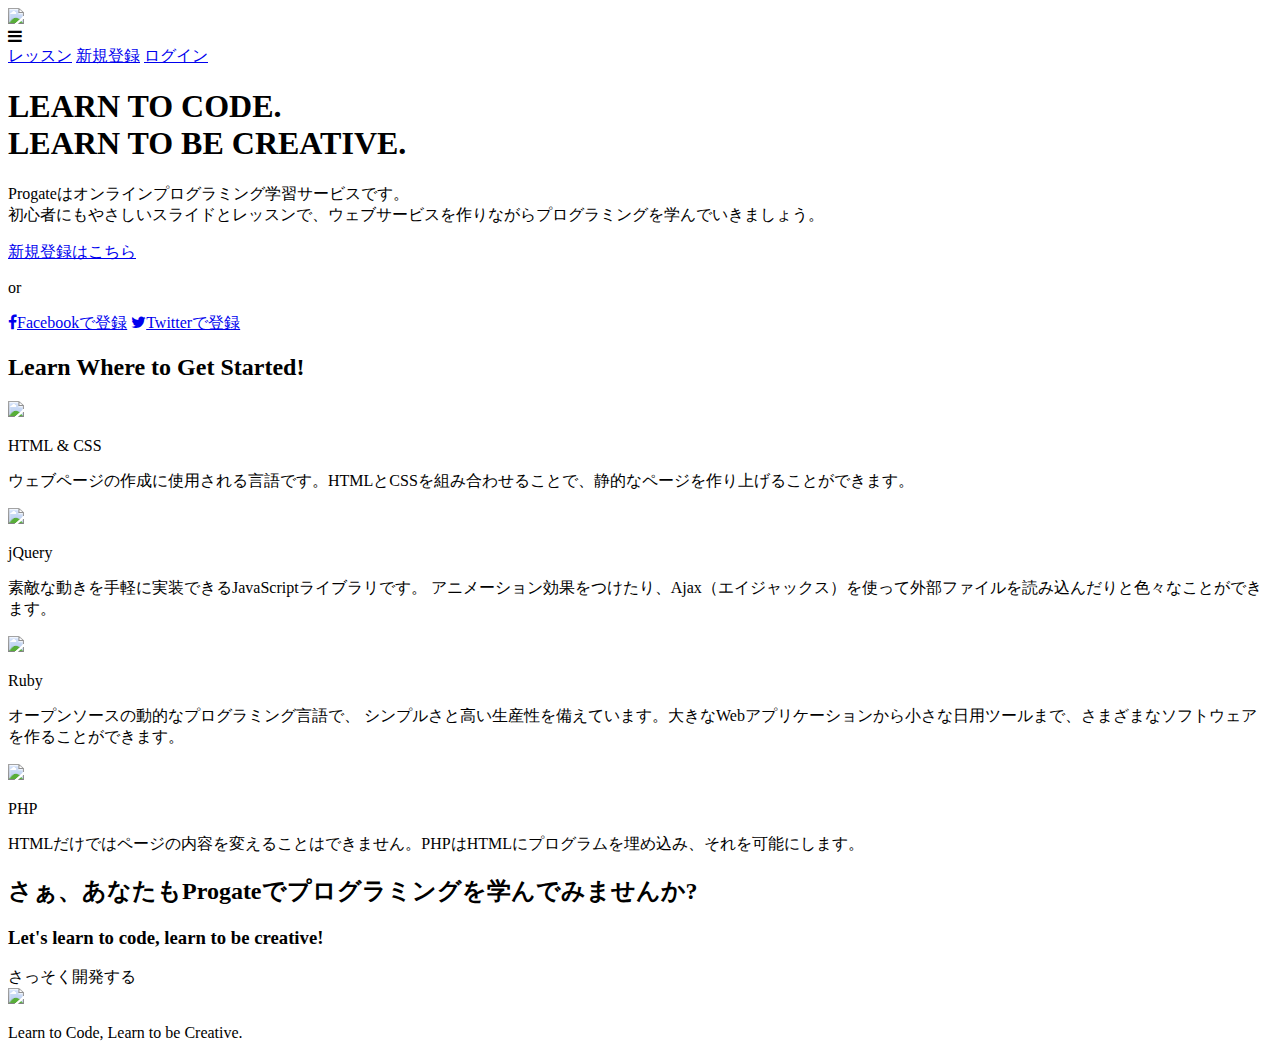
==== index.html @ 5cfa994d "Create index.html" ====
<!DOCTYPE html>
<html>
<head>
  <meta charset="utf-8">
  <meta name="viewport" content="width=device-width, initial-scale=1.0">
  <title>Progate</title>
  <link href="https://maxcdn.bootstrapcdn.com/font-awesome/4.7.0/css/font-awesome.min.css" rel="stylesheet" integrity="sha384-wvfXpqpZZVQGK6TAh5PVlGOfQNHSoD2xbE+QkPxCAFlNEevoEH3Sl0sibVcOQVnN" crossorigin="anonymous">
  <link rel="stylesheet" type="text/css" href="stylesheet.css">
</head>
<body>
  <header>
    <div class="container">
      <div class="header-left">
        <img class="logo" src="https://prog-8.com/images/html/advanced/main_logo.png">
      </div>
      <span class="fa fa-bars menu-icon"></span>
      <div class="header-right">
        <a href="#">レッスン</a>
        <a href="#">新規登録</a>
        <a href="#" class="login">ログイン</a>
      </div>
    </div>
  </header>
  <div class="top-wrapper">
    <div class="container">
      <h1>LEARN TO CODE.<br>LEARN TO BE CREATIVE.</h1>
      <p>Progateはオンラインプログラミング学習サービスです。<br>初心者にもやさしいスライドとレッスンで、ウェブサービスを作りながらプログラミングを学んでいきましょう。</p>
      <div class="btn-wrapper">
        <a href="#" class="btn signup">新規登録はこちら</a>
        <p>or</p>
        <a href="#" class="btn facebook"><span class="fa fa-facebook"></span>Facebookで登録</a>
        <a href="#" class="btn twitter"><span class="fa fa-twitter"></span>Twitterで登録</a>
      </div>
    </div>
  </div>
  <div class="lesson-wrapper">
    <div class="container">
      <div class="heading">
        <h2>Learn Where to Get Started!</h2>
      </div>
      <div class="lessons">
        <div class="lesson">
          <div class="lesson-icon">
            <img src="https://prog-8.com/images/html/advanced/html.png">
            <p>HTML & CSS</p>
          </div>
          <p class="text-contents">ウェブページの作成に使用される言語です。HTMLとCSSを組み合わせることで、静的なページを作り上げることができます。</p>
        </div>
        <div class="lesson">
          <div class="lesson-icon">
            <img src="https://prog-8.com/images/html/advanced/jQuery.png">
            <p>jQuery</p>
          </div>
          <p class="text-contents">素敵な動きを手軽に実装できるJavaScriptライブラリです。 アニメーション効果をつけたり、Ajax（エイジャックス）を使って外部ファイルを読み込んだりと色々なことができます。</p>
        </div>
        <div class="lesson">
          <div class="lesson-icon">
            <img src="https://prog-8.com/images/html/advanced/ruby.png">
            <p>Ruby</p>
          </div>
          <p class="text-contents">オープンソースの動的なプログラミング言語で、 シンプルさと高い生産性を備えています。大きなWebアプリケーションから小さな日用ツールまで、さまざまなソフトウェアを作ることができます。</p>
        </div>
        <div class="lesson">
          <div class="lesson-icon">
            <img src="https://prog-8.com/images/html/advanced/php.png">
            <p>PHP</p>
          </div>
          <p class="text-contents">HTMLだけではページの内容を変えることはできません。PHPはHTMLにプログラムを埋め込み、それを可能にします。</p>
        </div>
      </div>
      <div class="clear"></div>
    </div>
  </div>
  <div class="message-wrapper">
    <div class="container">
      <div class="heading">
        <h2>さぁ、あなたもProgateでプログラミングを学んでみませんか?</h2>
        <h3>Let's learn to code, learn to be creative!</h3>
      </div>
      <span class="btn message">さっそく開発する</span>
    </div>
  </div>
  <footer>
    <div class="container">
      <img src="https://prog-8.com/images/html/advanced/footer_logo.png">
      <p>Learn to Code, Learn to be Creative.</p>
    </div>
  </footer>
</body>
</html>
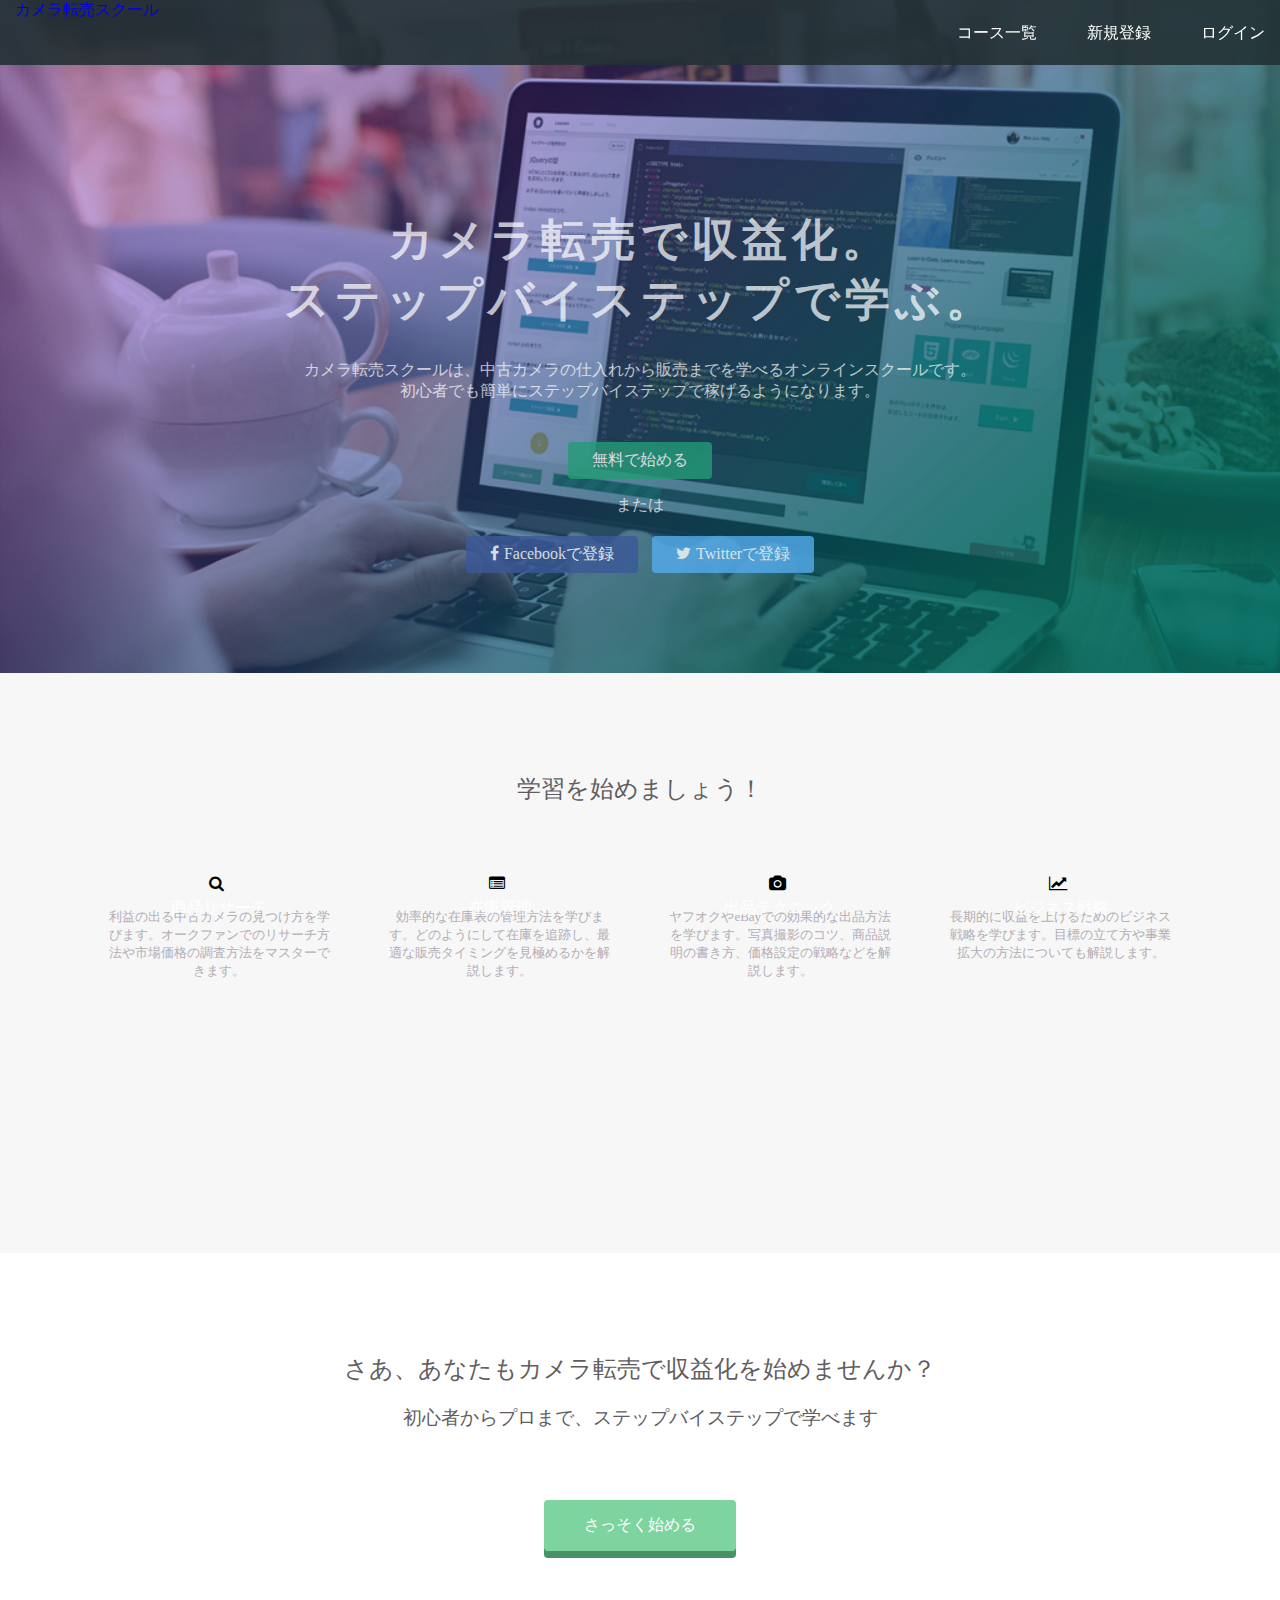
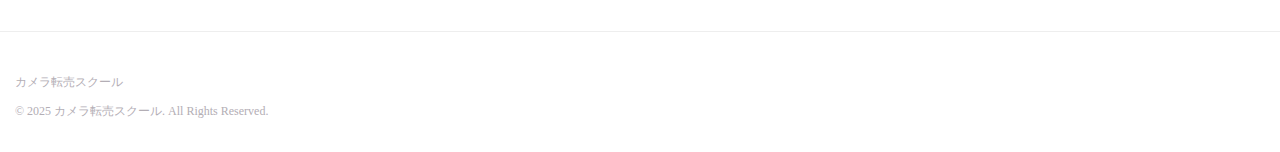
==== commit 77321b80: "Update index.html" ====
--- a/index.html
+++ b/index.html
@@ -3,7 +3,7 @@
 <head>
   <meta charset="utf-8">
   <meta name="viewport" content="width=device-width, initial-scale=1.0">
-  <title>Progate</title>
+  <title>カメラ転売スクール</title>
   <link href="https://maxcdn.bootstrapcdn.com/font-awesome/4.7.0/css/font-awesome.min.css" rel="stylesheet" integrity="sha384-wvfXpqpZZVQGK6TAh5PVlGOfQNHSoD2xbE+QkPxCAFlNEevoEH3Sl0sibVcOQVnN" crossorigin="anonymous">
   <link rel="stylesheet" type="text/css" href="stylesheet.css">
 </head>
@@ -11,11 +11,11 @@
   <header>
     <div class="container">
       <div class="header-left">
-        <img class="logo" src="https://prog-8.com/images/html/advanced/main_logo.png">
+        <a href="#" class="logo">カメラ転売スクール</a>
       </div>
       <span class="fa fa-bars menu-icon"></span>
       <div class="header-right">
-        <a href="#">レッスン</a>
+        <a href="#">コース一覧</a>
         <a href="#">新規登録</a>
         <a href="#" class="login">ログイン</a>
       </div>
@@ -23,11 +23,11 @@
   </header>
   <div class="top-wrapper">
     <div class="container">
-      <h1>LEARN TO CODE.<br>LEARN TO BE CREATIVE.</h1>
-      <p>Progateはオンラインプログラミング学習サービスです。<br>初心者にもやさしいスライドとレッスンで、ウェブサービスを作りながらプログラミングを学んでいきましょう。</p>
+      <h1>カメラ転売で収益化。<br>ステップバイステップで学ぶ。</h1>
+      <p>カメラ転売スクールは、中古カメラの仕入れから販売までを学べるオンラインスクールです。<br>初心者でも簡単にステップバイステップで稼げるようになります。</p>
       <div class="btn-wrapper">
-        <a href="#" class="btn signup">新規登録はこちら</a>
-        <p>or</p>
+        <a href="#" class="btn signup">無料で始める</a>
+        <p>または</p>
         <a href="#" class="btn facebook"><span class="fa fa-facebook"></span>Facebookで登録</a>
         <a href="#" class="btn twitter"><span class="fa fa-twitter"></span>Twitterで登録</a>
       </div>
@@ -36,36 +36,44 @@
   <div class="lesson-wrapper">
     <div class="container">
       <div class="heading">
-        <h2>Learn Where to Get Started!</h2>
+        <h2>学習を始めましょう！</h2>
       </div>
       <div class="lessons">
         <div class="lesson">
           <div class="lesson-icon">
-            <img src="https://prog-8.com/images/html/advanced/html.png">
-            <p>HTML & CSS</p>
+            <div class="icon-wrapper research">
+              <span class="fa fa-search"></span>
+            </div>
+            <p>商品リサーチ</p>
           </div>
-          <p class="text-contents">ウェブページの作成に使用される言語です。HTMLとCSSを組み合わせることで、静的なページを作り上げることができます。</p>
+          <p class="text-contents">利益の出る中古カメラの見つけ方を学びます。オークファンでのリサーチ方法や市場価格の調査方法をマスターできます。</p>
         </div>
         <div class="lesson">
           <div class="lesson-icon">
-            <img src="https://prog-8.com/images/html/advanced/jQuery.png">
-            <p>jQuery</p>
+            <div class="icon-wrapper inventory">
+              <span class="fa fa-list-alt"></span>
+            </div>
+            <p>在庫管理</p>
           </div>
-          <p class="text-contents">素敵な動きを手軽に実装できるJavaScriptライブラリです。 アニメーション効果をつけたり、Ajax（エイジャックス）を使って外部ファイルを読み込んだりと色々なことができます。</p>
+          <p class="text-contents">効率的な在庫表の管理方法を学びます。どのようにして在庫を追跡し、最適な販売タイミングを見極めるかを解説します。</p>
         </div>
         <div class="lesson">
           <div class="lesson-icon">
-            <img src="https://prog-8.com/images/html/advanced/ruby.png">
-            <p>Ruby</p>
+            <div class="icon-wrapper selling">
+              <span class="fa fa-camera"></span>
+            </div>
+            <p>出品テクニック</p>
           </div>
-          <p class="text-contents">オープンソースの動的なプログラミング言語で、 シンプルさと高い生産性を備えています。大きなWebアプリケーションから小さな日用ツールまで、さまざまなソフトウェアを作ることができます。</p>
+          <p class="text-contents">ヤフオクやeBayでの効果的な出品方法を学びます。写真撮影のコツ、商品説明の書き方、価格設定の戦略などを解説します。</p>
         </div>
         <div class="lesson">
           <div class="lesson-icon">
-            <img src="https://prog-8.com/images/html/advanced/php.png">
-            <p>PHP</p>
+            <div class="icon-wrapper strategy">
+              <span class="fa fa-line-chart"></span>
+            </div>
+            <p>ビジネス戦略</p>
           </div>
-          <p class="text-contents">HTMLだけではページの内容を変えることはできません。PHPはHTMLにプログラムを埋め込み、それを可能にします。</p>
+          <p class="text-contents">長期的に収益を上げるためのビジネス戦略を学びます。目標の立て方や事業拡大の方法についても解説します。</p>
         </div>
       </div>
       <div class="clear"></div>
@@ -74,16 +82,16 @@
   <div class="message-wrapper">
     <div class="container">
       <div class="heading">
-        <h2>さぁ、あなたもProgateでプログラミングを学んでみませんか?</h2>
-        <h3>Let's learn to code, learn to be creative!</h3>
+        <h2>さあ、あなたもカメラ転売で収益化を始めませんか？</h2>
+        <h3>初心者からプロまで、ステップバイステップで学べます</h3>
       </div>
-      <span class="btn message">さっそく開発する</span>
+      <a href="#" class="btn message">さっそく始める</a>
     </div>
   </div>
   <footer>
     <div class="container">
-      <img src="https://prog-8.com/images/html/advanced/footer_logo.png">
-      <p>Learn to Code, Learn to be Creative.</p>
+      <p>カメラ転売スクール</p>
+      <p>© 2025 カメラ転売スクール. All Rights Reserved.</p>
     </div>
   </footer>
 </body>
--- a/stylesheet.css
+++ b/stylesheet.css
@@ -0,0 +1,271 @@
+* {
+  box-sizing: border-box;
+}
+
+body {
+  margin: 0;
+  font-family: "Hiragino Kaku Gothic ProN";
+}
+
+a {
+  text-decoration: none;
+}
+
+.container {
+  width: 100%;
+  padding: 0 15px;
+  margin: 0 auto;
+}
+
+.top-wrapper {
+  padding: 180px 0 100px 0;
+  background-image: url(top.png);
+  background-size: cover;
+  color: white;
+  text-align: center;
+}
+
+.top-wrapper h1 {
+  opacity: 0.7;
+  font-size: 45px;
+  letter-spacing: 5px;
+}
+
+.top-wrapper p {
+  opacity: 0.7;
+  font-size: 16px;
+  margin-bottom: 40px;
+}
+
+.btn-wrapper {
+  text-align: center;
+}
+
+.btn-wrapper p {
+  margin-bottom: 20px;
+}
+
+.signup {
+  background-color: #239b76;
+}
+
+.facebook {
+  background-color: #3b5998;
+  margin-right: 10px;
+}
+
+.twitter {
+  background-color: #55acee;
+}
+
+.btn {
+  padding: 8px 24px;
+  color: white;
+  display: inline-block;
+  opacity: 0.8;
+  border-radius: 4px;
+  text-align: center;
+}
+
+.btn:hover {
+  opacity: 1;
+}
+
+.fa {
+  margin-right: 5px;
+}
+
+header {
+  height: 65px;
+  width: 100%;
+  background-color: rgba(34,49,52,0.9);
+  position :fixed;
+  top: 0;
+  z-index: 10;
+}
+
+.logo {
+  width: 124px;
+  margin-top: 20px;
+}
+
+.header-left {
+  float: left;
+}
+
+.header-right {
+  float: right;
+  margin-right: -25px;
+}
+
+.header-right a {
+  line-height: 65px;
+  padding: 0 25px;
+  color: white;
+  display: block;
+  float: left;
+  transition: all 0.5s;
+}
+
+.header-right a:hover {
+  background-color: rgba(255,255,255,0.3);
+}
+
+.lesson-wrapper {
+  height: 580px;
+  padding-bottom: 80px;
+  padding-left: 5%;
+  padding-right: 5%;
+  background-color: #f7f7f7;
+  text-align: center;
+}
+
+.heading {
+  padding-top: 80px;
+  padding-bottom: 50px;
+  color: #5f5d60;
+}
+
+.heading h2 {
+  font-weight: normal;
+}
+
+.lesson {
+  float: left;
+  width: 25%;
+}
+
+.lesson-icon {
+  position: relative;
+}
+
+.lesson-icon p {
+  position: absolute;
+  top: 37%;
+  width: 100%;
+  color: white;
+}
+
+.text-contents {
+  width: 80%;
+  display: inline-block;
+  margin-top: 15px;
+  font-size: 13px;
+  color: #b3aeb5;
+}
+
+.heading h3 {
+  font-weight: normal;
+}
+
+.message-wrapper {
+  border-bottom: 1px solid #eee;
+  padding-bottom: 80px;
+  text-align: center;
+}
+
+.message {
+  padding: 15px 40px;
+  background-color: #5dca88;
+  cursor: pointer;
+  box-shadow: 0px 7px #1a7940;
+}
+
+.message:active {
+  position: relative;
+  top: 7px;
+  box-shadow: none;
+}
+
+footer img {
+  width: 125px;
+}
+
+footer p {
+  color: #b3aeb5;
+  font-size: 12px;
+}
+
+footer {
+  padding-top: 30px;
+  padding-bottom: 20px;
+}
+
+.menu-icon {
+  color: white;
+  float: right;
+  font-size: 25px;
+  padding: 21px 0;
+  display: none;
+}
+
+.clear {
+  clear: left;
+}
+
+@media all and (max-width: 1000px) {
+  .lesson {
+    width: 50%;
+    margin-bottom: 50px;
+  }
+
+  .lesson-wrapper {
+    height: 990px;
+  }
+
+  footer {
+    text-align: center;
+  }
+}
+
+@media all and (max-width: 750px) {
+  .top-wrapper h1 {
+    font-size: 32px;
+  }
+
+  .heading h2 {
+    font-size: 20px;
+  }
+}
+
+@media all and (max-width: 670px) {
+  .header-right {
+    display: none;
+  }
+
+  .menu-icon {
+    display: block;
+  }
+
+  .top-wrapper .btn {
+    width: 100%;
+  }
+
+  .twitter {
+    margin-top: 10px;
+  }
+
+  .top-wrapper {
+    text-align: left;
+  }
+
+  .top-wrapper h1 {
+    font-size: 24px;
+  }
+
+  .top-wrapper p {
+    font-size: 14px;
+  }
+
+  .lesson {
+    width: 100%;
+  }
+
+  .lesson-wrapper {
+    height: 1700px;
+  }
+
+  .message-wrapper .btn {
+    width: 100%;
+  }
+}
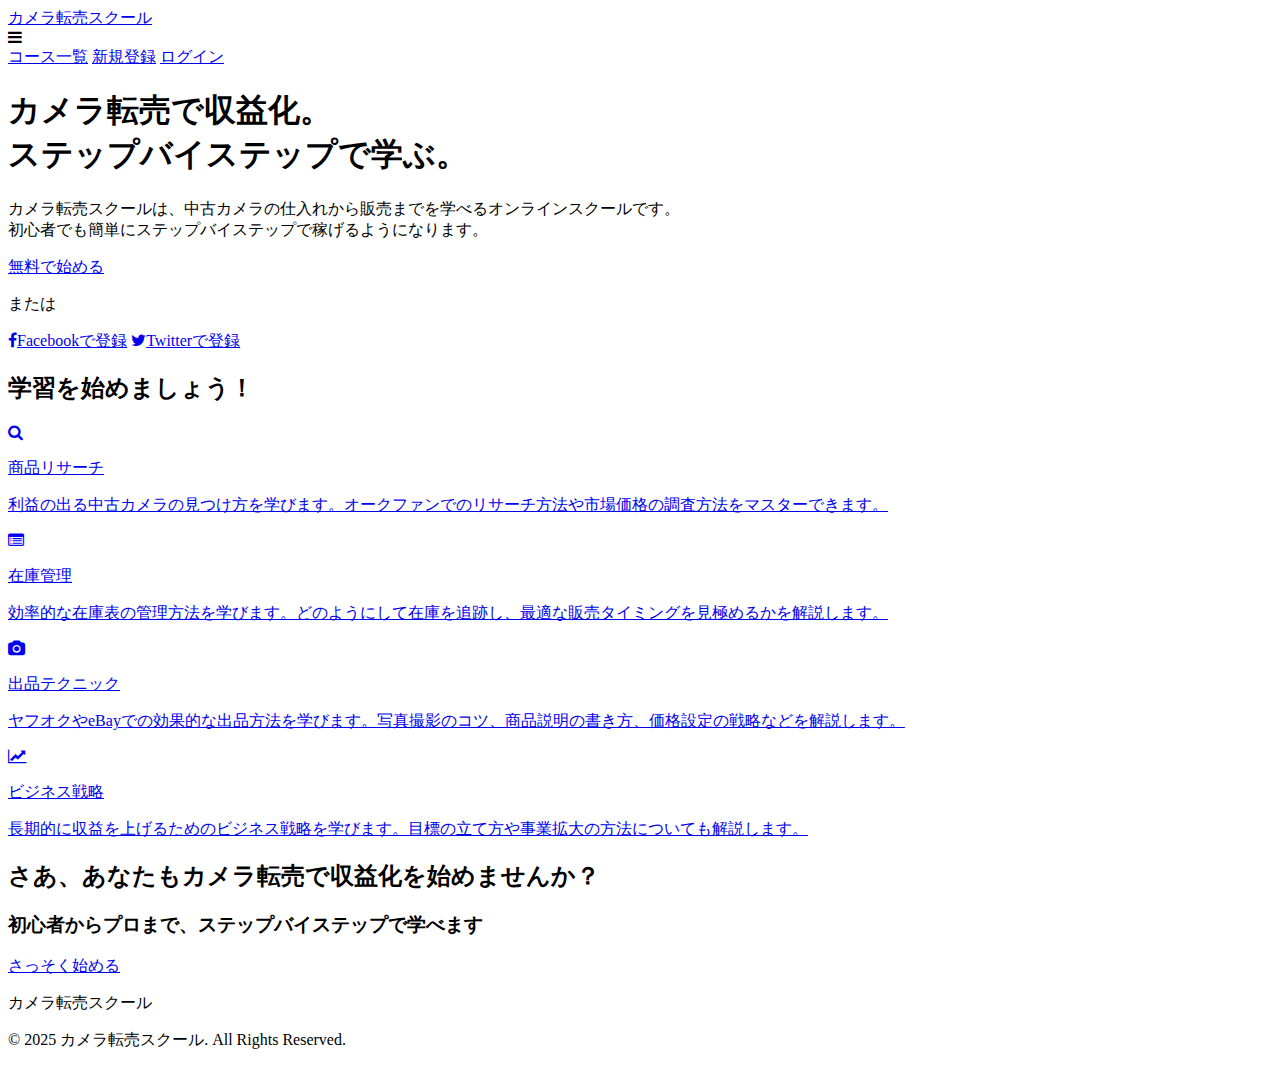
==== commit ec3f56be: "Update index.html" ====
--- a/index.html
+++ b/index.html
@@ -11,11 +11,11 @@
   <header>
     <div class="container">
       <div class="header-left">
-        <a href="#" class="logo">カメラ転売スクール</a>
+        <a href="index.html" class="logo">カメラ転売スクール</a>
       </div>
       <span class="fa fa-bars menu-icon"></span>
       <div class="header-right">
-        <a href="#">コース一覧</a>
+        <a href="courses.html">コース一覧</a>
         <a href="#">新規登録</a>
         <a href="#" class="login">ログイン</a>
       </div>
@@ -26,7 +26,7 @@
       <h1>カメラ転売で収益化。<br>ステップバイステップで学ぶ。</h1>
       <p>カメラ転売スクールは、中古カメラの仕入れから販売までを学べるオンラインスクールです。<br>初心者でも簡単にステップバイステップで稼げるようになります。</p>
       <div class="btn-wrapper">
-        <a href="#" class="btn signup">無料で始める</a>
+        <a href="courses.html" class="btn signup">無料で始める</a>
         <p>または</p>
         <a href="#" class="btn facebook"><span class="fa fa-facebook"></span>Facebookで登録</a>
         <a href="#" class="btn twitter"><span class="fa fa-twitter"></span>Twitterで登録</a>
@@ -40,40 +40,48 @@
       </div>
       <div class="lessons">
         <div class="lesson">
-          <div class="lesson-icon">
-            <div class="icon-wrapper research">
-              <span class="fa fa-search"></span>
+          <a href="courses.html">
+            <div class="lesson-icon">
+              <div class="icon-wrapper research">
+                <span class="fa fa-search"></span>
+              </div>
+              <p>商品リサーチ</p>
             </div>
-            <p>商品リサーチ</p>
-          </div>
-          <p class="text-contents">利益の出る中古カメラの見つけ方を学びます。オークファンでのリサーチ方法や市場価格の調査方法をマスターできます。</p>
+            <p class="text-contents">利益の出る中古カメラの見つけ方を学びます。オークファンでのリサーチ方法や市場価格の調査方法をマスターできます。</p>
+          </a>
         </div>
         <div class="lesson">
-          <div class="lesson-icon">
-            <div class="icon-wrapper inventory">
-              <span class="fa fa-list-alt"></span>
+          <a href="courses.html">
+            <div class="lesson-icon">
+              <div class="icon-wrapper inventory">
+                <span class="fa fa-list-alt"></span>
+              </div>
+              <p>在庫管理</p>
             </div>
-            <p>在庫管理</p>
-          </div>
-          <p class="text-contents">効率的な在庫表の管理方法を学びます。どのようにして在庫を追跡し、最適な販売タイミングを見極めるかを解説します。</p>
+            <p class="text-contents">効率的な在庫表の管理方法を学びます。どのようにして在庫を追跡し、最適な販売タイミングを見極めるかを解説します。</p>
+          </a>
         </div>
         <div class="lesson">
-          <div class="lesson-icon">
-            <div class="icon-wrapper selling">
-              <span class="fa fa-camera"></span>
+          <a href="courses.html">
+            <div class="lesson-icon">
+              <div class="icon-wrapper selling">
+                <span class="fa fa-camera"></span>
+              </div>
+              <p>出品テクニック</p>
             </div>
-            <p>出品テクニック</p>
-          </div>
-          <p class="text-contents">ヤフオクやeBayでの効果的な出品方法を学びます。写真撮影のコツ、商品説明の書き方、価格設定の戦略などを解説します。</p>
+            <p class="text-contents">ヤフオクやeBayでの効果的な出品方法を学びます。写真撮影のコツ、商品説明の書き方、価格設定の戦略などを解説します。</p>
+          </a>
         </div>
         <div class="lesson">
-          <div class="lesson-icon">
-            <div class="icon-wrapper strategy">
-              <span class="fa fa-line-chart"></span>
+          <a href="courses.html">
+            <div class="lesson-icon">
+              <div class="icon-wrapper strategy">
+                <span class="fa fa-line-chart"></span>
+              </div>
+              <p>ビジネス戦略</p>
             </div>
-            <p>ビジネス戦略</p>
-          </div>
-          <p class="text-contents">長期的に収益を上げるためのビジネス戦略を学びます。目標の立て方や事業拡大の方法についても解説します。</p>
+            <p class="text-contents">長期的に収益を上げるためのビジネス戦略を学びます。目標の立て方や事業拡大の方法についても解説します。</p>
+          </a>
         </div>
       </div>
       <div class="clear"></div>
@@ -85,7 +93,7 @@
         <h2>さあ、あなたもカメラ転売で収益化を始めませんか？</h2>
         <h3>初心者からプロまで、ステップバイステップで学べます</h3>
       </div>
-      <a href="#" class="btn message">さっそく始める</a>
+      <a href="courses.html" class="btn message">さっそく始める</a>
     </div>
   </div>
   <footer>
--- a/stylesheet.css
+++ b/stylesheet.css
@@ -1,271 +1,143 @@
-* {
-  box-sizing: border-box;
+/* コース一覧ページ用のスタイル */
+.courses-wrapper {
+  padding: 120px 0 80px 0;
+  background-color: #f7f7f7;
 }
 
-body {
-  margin: 0;
-  font-family: "Hiragino Kaku Gothic ProN";
+.course {
+  background-color: white;
+  border-radius: 8px;
+  box-shadow: 0 2px 10px rgba(0, 0, 0, 0.1);
+  margin-bottom: 30px;
+  overflow: hidden;
+  display: flex;
+  flex-direction: column;
 }
 
-a {
-  text-decoration: none;
+@media (min-width: 768px) {
+  .course {
+    flex-direction: row;
+  }
 }
 
-.container {
-  width: 100%;
-  padding: 0 15px;
-  margin: 0 auto;
+.course-image {
+  position: relative;
+  flex: 0 0 300px;
 }
 
-.top-wrapper {
-  padding: 180px 0 100px 0;
-  background-image: url(top.png);
-  background-size: cover;
-  color: white;
-  text-align: center;
+.course-image img {
+  width: 100%;
+  height: 100%;
+  object-fit: cover;
 }
 
-.top-wrapper h1 {
-  opacity: 0.7;
-  font-size: 45px;
-  letter-spacing: 5px;
+.course-level {
+  position: absolute;
+  top: 10px;
+  right: 10px;
+  padding: 5px 10px;
+  color: white;
+  font-weight: bold;
+  border-radius: 4px;
+  font-size: 14px;
 }
 
-.top-wrapper p {
-  opacity: 0.7;
-  font-size: 16px;
-  margin-bottom: 40px;
+.beginner {
+  background-color: #5dca88;
 }
 
-.btn-wrapper {
-  text-align: center;
+.intermediate {
+  background-color: #3b89c9;
 }
 
-.btn-wrapper p {
-  margin-bottom: 20px;
+.advanced {
+  background-color: #e74c3c;
 }
 
-.signup {
-  background-color: #239b76;
+.special {
+  background-color: #9b59b6;
 }
 
-.facebook {
-  background-color: #3b5998;
-  margin-right: 10px;
+.course-content {
+  padding: 20px;
+  flex: 1;
 }
 
-.twitter {
-  background-color: #55acee;
+.course-content h3 {
+  margin-top: 0;
+  color: #333;
+  font-size: 22px;
 }
 
-.btn {
-  padding: 8px 24px;
-  color: white;
-  display: inline-block;
-  opacity: 0.8;
-  border-radius: 4px;
-  text-align: center;
+.course-details {
+  margin: 15px 0;
+  display: flex;
+  flex-wrap: wrap;
 }
 
-.btn:hover {
-  opacity: 1;
+.course-details span {
+  margin-right: 20px;
+  color: #777;
+  font-size: 14px;
 }
 
-.fa {
+.course-details i {
   margin-right: 5px;
 }
 
-header {
-  height: 65px;
-  width: 100%;
-  background-color: rgba(34,49,52,0.9);
-  position :fixed;
-  top: 0;
-  z-index: 10;
+.course-btn {
+  background-color: #3b89c9;
+  padding: 8px 20px;
+  border-radius: 4px;
+  color: white;
+  display: inline-block;
+  margin-top: 10px;
+  transition: background-color 0.3s;
 }
 
-.logo {
-  width: 124px;
-  margin-top: 20px;
+.course-btn:hover {
+  background-color: #2c6fa9;
 }
 
-.header-left {
-  float: left;
+/* 動画セクション */
+.video-section {
+  padding: 40px 0;
+  background-color: white;
+  margin-top: 50px;
+  border-radius: 8px;
+  box-shadow: 0 2px 10px rgba(0, 0, 0, 0.1);
 }
 
-.header-right {
-  float: right;
-  margin-right: -25px;
+.video-container {
+  display: flex;
+  flex-direction: column;
+  align-items: center;
+  margin-top: 30px;
 }
 
-.header-right a {
-  line-height: 65px;
-  padding: 0 25px;
-  color: white;
-  display: block;
-  float: left;
-  transition: all 0.5s;
-}
-
-.header-right a:hover {
-  background-color: rgba(255,255,255,0.3);
-}
-
-.lesson-wrapper {
-  height: 580px;
-  padding-bottom: 80px;
-  padding-left: 5%;
-  padding-right: 5%;
-  background-color: #f7f7f7;
-  text-align: center;
-}
-
-.heading {
-  padding-top: 80px;
-  padding-bottom: 50px;
-  color: #5f5d60;
-}
-
-.heading h2 {
-  font-weight: normal;
-}
-
-.lesson {
-  float: left;
-  width: 25%;
-}
-
-.lesson-icon {
-  position: relative;
-}
-
-.lesson-icon p {
-  position: absolute;
-  top: 37%;
-  width: 100%;
-  color: white;
-}
-
-.text-contents {
-  width: 80%;
-  display: inline-block;
-  margin-top: 15px;
-  font-size: 13px;
-  color: #b3aeb5;
-}
-
-.heading h3 {
-  font-weight: normal;
-}
-
-.message-wrapper {
-  border-bottom: 1px solid #eee;
-  padding-bottom: 80px;
-  text-align: center;
-}
-
-.message {
-  padding: 15px 40px;
-  background-color: #5dca88;
-  cursor: pointer;
-  box-shadow: 0px 7px #1a7940;
-}
-
-.message:active {
-  position: relative;
-  top: 7px;
-  box-shadow: none;
-}
-
-footer img {
-  width: 125px;
-}
-
-footer p {
-  color: #b3aeb5;
-  font-size: 12px;
-}
-
-footer {
-  padding-top: 30px;
-  padding-bottom: 20px;
-}
-
-.menu-icon {
-  color: white;
-  float: right;
-  font-size: 25px;
-  padding: 21px 0;
-  display: none;
-}
-
-.clear {
-  clear: left;
-}
-
-@media all and (max-width: 1000px) {
-  .lesson {
-    width: 50%;
-    margin-bottom: 50px;
-  }
-
-  .lesson-wrapper {
-    height: 990px;
-  }
-
-  footer {
-    text-align: center;
+@media (min-width: 992px) {
+  .video-container {
+    flex-direction: row;
+    align-items: flex-start;
   }
 }
 
-@media all and (max-width: 750px) {
-  .top-wrapper h1 {
-    font-size: 32px;
-  }
-
-  .heading h2 {
-    font-size: 20px;
-  }
+.video-container iframe {
+  max-width: 100%;
+  flex: 0 0 560px;
 }
 
-@media all and (max-width: 670px) {
-  .header-right {
-    display: none;
-  }
+.video-description {
+  padding: 20px;
+  flex: 1;
+}
 
-  .menu-icon {
-    display: block;
-  }
+.video-description h3 {
+  margin-top: 0;
+  color: #333;
+}
 
-  .top-wrapper .btn {
-    width: 100%;
-  }
-
-  .twitter {
-    margin-top: 10px;
-  }
-
-  .top-wrapper {
-    text-align: left;
-  }
-
-  .top-wrapper h1 {
-    font-size: 24px;
-  }
-
-  .top-wrapper p {
-    font-size: 14px;
-  }
-
-  .lesson {
-    width: 100%;
-  }
-
-  .lesson-wrapper {
-    height: 1700px;
-  }
-
-  .message-wrapper .btn {
-    width: 100%;
-  }
+/* アクティブなナビゲーションリンク */
+.header-right a.active {
+  background-color: rgba(255, 255, 255, 0.3);
 }
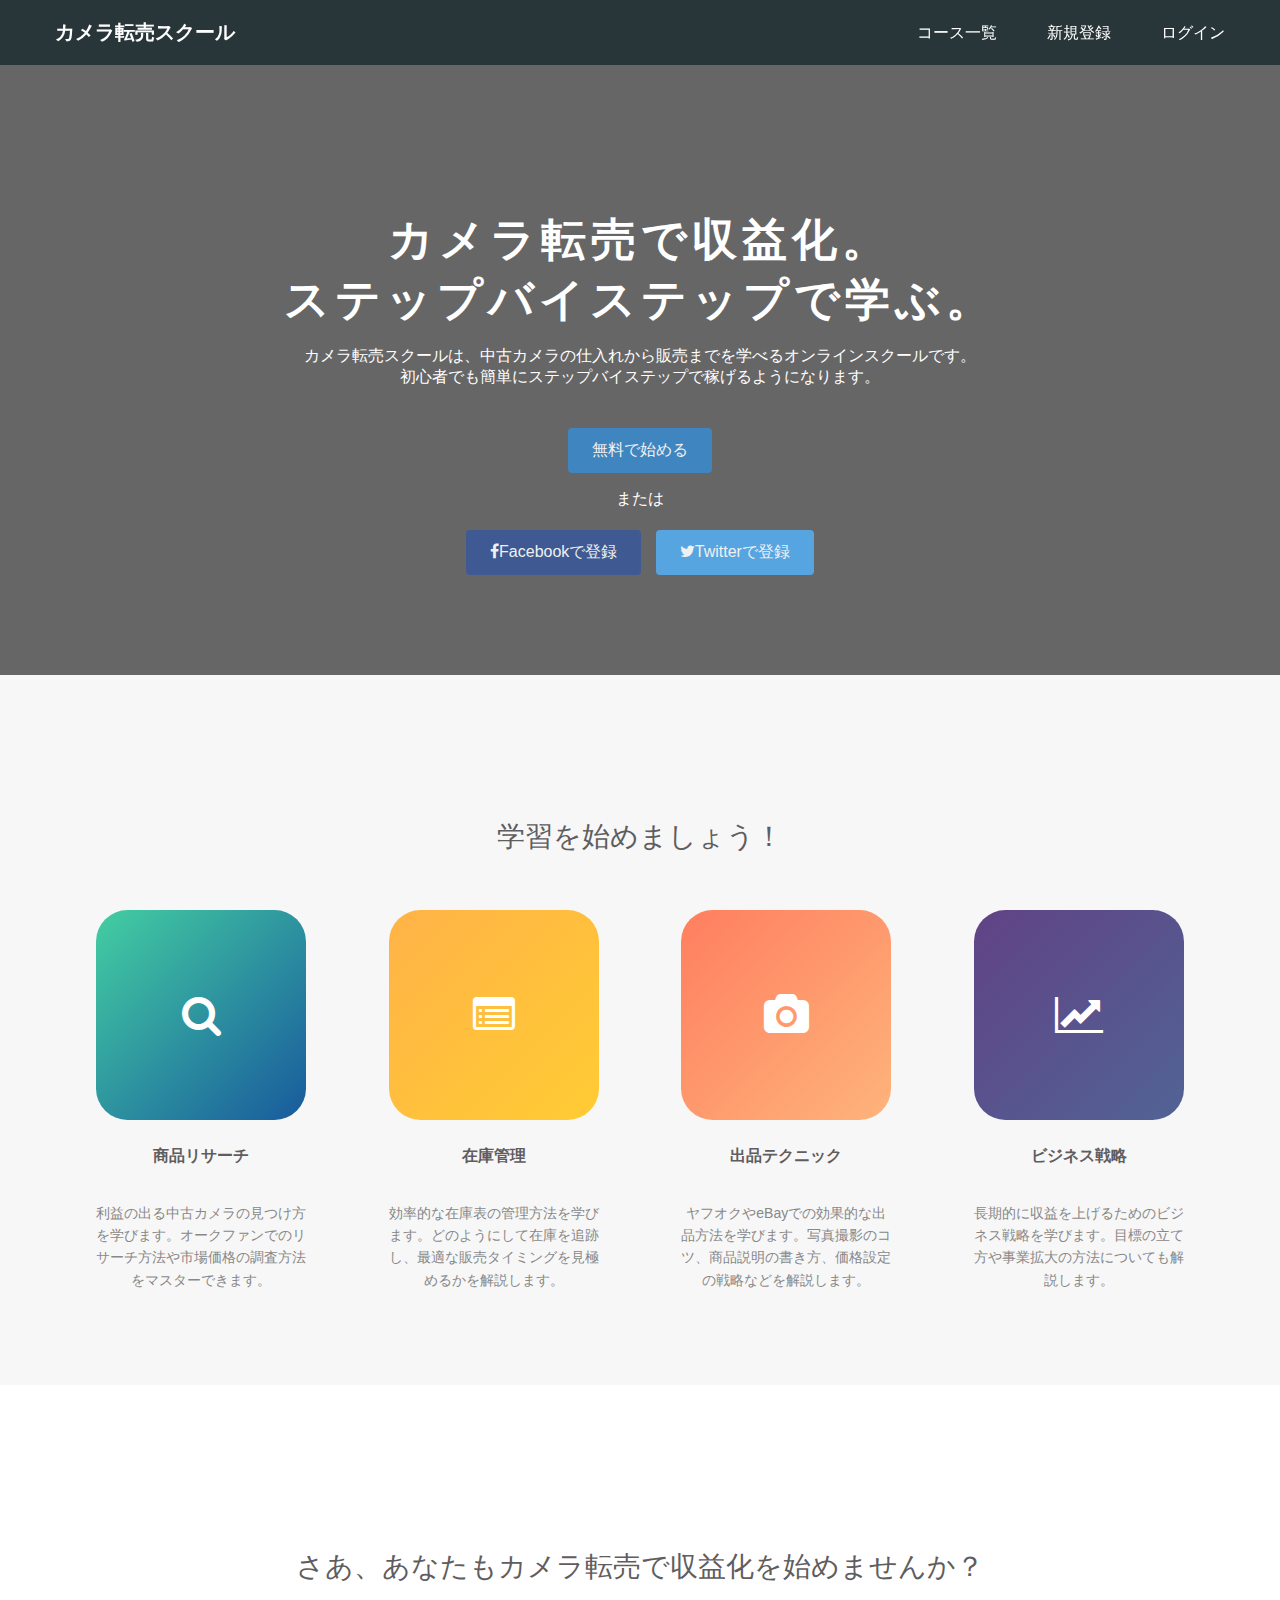
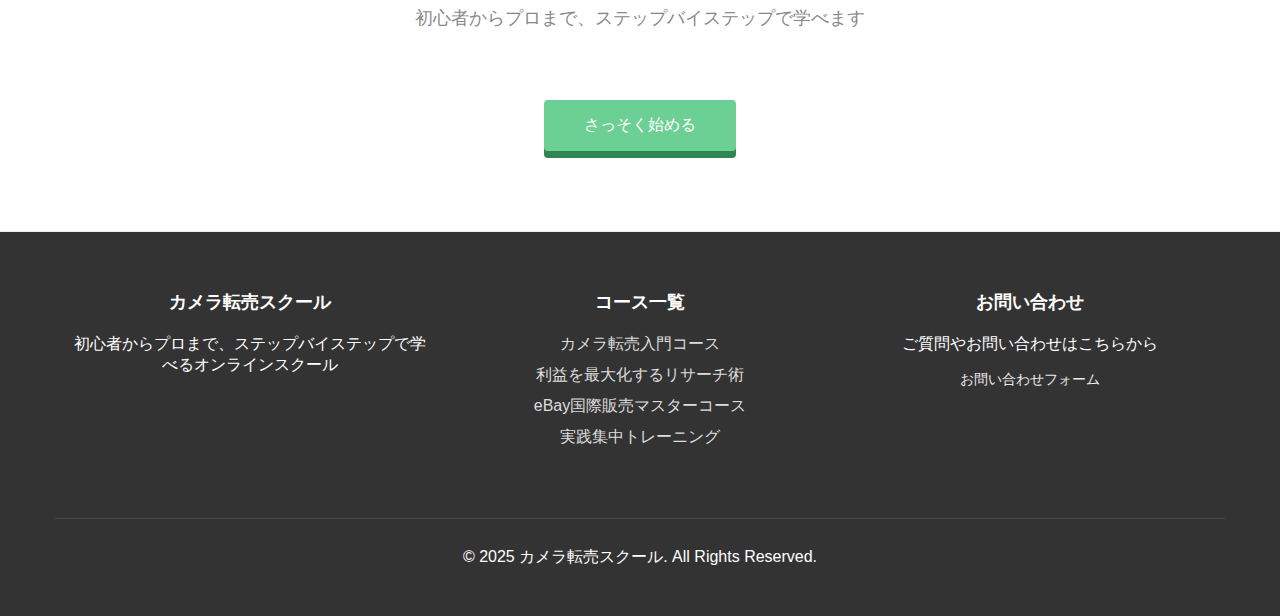
==== commit 2c6e8e84: "Update index.html" ====
--- a/index.html
+++ b/index.html
@@ -40,7 +40,7 @@
       </div>
       <div class="lessons">
         <div class="lesson">
-          <a href="courses.html">
+          <a href="beginner-course.html">
             <div class="lesson-icon">
               <div class="icon-wrapper research">
                 <span class="fa fa-search"></span>
@@ -51,7 +51,7 @@
           </a>
         </div>
         <div class="lesson">
-          <a href="courses.html">
+          <a href="intermediate-course.html">
             <div class="lesson-icon">
               <div class="icon-wrapper inventory">
                 <span class="fa fa-list-alt"></span>
@@ -62,7 +62,7 @@
           </a>
         </div>
         <div class="lesson">
-          <a href="courses.html">
+          <a href="advanced-course.html">
             <div class="lesson-icon">
               <div class="icon-wrapper selling">
                 <span class="fa fa-camera"></span>
@@ -73,7 +73,7 @@
           </a>
         </div>
         <div class="lesson">
-          <a href="courses.html">
+          <a href="special-course.html">
             <div class="lesson-icon">
               <div class="icon-wrapper strategy">
                 <span class="fa fa-line-chart"></span>
@@ -93,13 +93,34 @@
         <h2>さあ、あなたもカメラ転売で収益化を始めませんか？</h2>
         <h3>初心者からプロまで、ステップバイステップで学べます</h3>
       </div>
-      <a href="courses.html" class="btn message">さっそく始める</a>
+      <a href="beginner-course.html" class="btn message">さっそく始める</a>
     </div>
   </div>
   <footer>
     <div class="container">
-      <p>カメラ転売スクール</p>
-      <p>© 2025 カメラ転売スクール. All Rights Reserved.</p>
+      <div class="footer-content">
+        <div class="footer-section">
+          <h3>カメラ転売スクール</h3>
+          <p>初心者からプロまで、ステップバイステップで学べるオンラインスクール</p>
+        </div>
+        <div class="footer-section">
+          <h3>コース一覧</h3>
+          <ul>
+            <li><a href="beginner-course.html">カメラ転売入門コース</a></li>
+            <li><a href="intermediate-course.html">利益を最大化するリサーチ術</a></li>
+            <li><a href="advanced-course.html">eBay国際販売マスターコース</a></li>
+            <li><a href="special-course.html">実践集中トレーニング</a></li>
+          </ul>
+        </div>
+        <div class="footer-section">
+          <h3>お問い合わせ</h3>
+          <p>ご質問やお問い合わせはこちらから</p>
+          <a href="#" class="btn small">お問い合わせフォーム</a>
+        </div>
+      </div>
+      <div class="footer-bottom">
+        <p>© 2025 カメラ転売スクール. All Rights Reserved.</p>
+      </div>
     </div>
   </footer>
 </body>
--- a/stylesheet.css
+++ b/stylesheet.css
@@ -1,3 +1,288 @@
+* {
+  box-sizing: border-box;
+}
+
+body {
+  margin: 0;
+  font-family: "Hiragino Kaku Gothic ProN", "メイリオ", sans-serif;
+  color: #333;
+}
+
+a {
+  text-decoration: none;
+}
+
+.container {
+  width: 100%;
+  max-width: 1200px;
+  padding: 0 15px;
+  margin: 0 auto;
+}
+
+/* ヘッダー */
+header {
+  height: 65px;
+  width: 100%;
+  background-color: rgba(34, 49, 52, 0.9);
+  position: fixed;
+  top: 0;
+  z-index: 10;
+}
+
+.logo {
+  color: white;
+  font-size: 20px;
+  line-height: 65px;
+  font-weight: bold;
+}
+
+.header-left {
+  float: left;
+}
+
+.header-right {
+  float: right;
+  margin-right: -25px;
+}
+
+.header-right a {
+  line-height: 65px;
+  padding: 0 25px;
+  color: white;
+  display: block;
+  float: left;
+  transition: all 0.5s;
+}
+
+.header-right a:hover {
+  background-color: rgba(255, 255, 255, 0.3);
+}
+
+/* トップセクション */
+.top-wrapper {
+  padding: 180px 0 100px 0;
+  background-image: url('images/camera_background.jpg');
+  background-size: cover;
+  background-position: center;
+  color: white;
+  text-align: center;
+  position: relative;
+}
+
+.top-wrapper::before {
+  content: "";
+  position: absolute;
+  top: 0;
+  left: 0;
+  width: 100%;
+  height: 100%;
+  background: rgba(0, 0, 0, 0.6);
+  z-index: 1;
+}
+
+.top-wrapper .container {
+  position: relative;
+  z-index: 2;
+}
+
+.top-wrapper h1 {
+  font-size: 45px;
+  letter-spacing: 5px;
+  margin-bottom: 10px;
+}
+
+.top-wrapper p {
+  font-size: 16px;
+  margin-bottom: 40px;
+}
+
+/* ボタン */
+.btn-wrapper {
+  text-align: center;
+}
+
+.btn-wrapper p {
+  margin-bottom: 20px;
+}
+
+.btn {
+  padding: 12px 24px;
+  color: white;
+  display: inline-block;
+  opacity: 0.9;
+  border-radius: 4px;
+  text-align: center;
+}
+
+.btn:hover {
+  opacity: 1;
+}
+
+.signup {
+  background-color: #3b89c9;
+}
+
+.facebook {
+  background-color: #3b5998;
+  margin-right: 10px;
+}
+
+.twitter {
+  background-color: #55acee;
+}
+
+.message {
+  background-color: #5dca88;
+  padding: 15px 40px;
+  cursor: pointer;
+  box-shadow: 0 7px #1a7940;
+}
+
+.message:active {
+  position: relative;
+  top: 7px;
+  box-shadow: none;
+}
+
+/* レッスンセクション */
+.lesson-wrapper {
+  padding: 60px 0 80px 0;
+  background-color: #f7f7f7;
+  text-align: center;
+}
+
+.heading {
+  padding-top: 60px;
+  padding-bottom: 30px;
+  color: #5f5d60;
+}
+
+.heading h2 {
+  font-weight: normal;
+  font-size: 28px;
+}
+
+.lesson {
+  float: left;
+  width: 25%;
+  padding: 0 15px;
+}
+
+.lesson a {
+  color: inherit;
+  display: block;
+  text-decoration: none;
+  transition: transform 0.3s;
+}
+
+.lesson a:hover {
+  transform: translateY(-5px);
+}
+
+.lesson-icon {
+  position: relative;
+  margin-bottom: 20px;
+}
+
+.icon-wrapper {
+  width: 80%;
+  height: 0;
+  padding-bottom: 80%;
+  border-radius: 15%;
+  margin: 0 auto;
+  position: relative;
+  color: white;
+  font-size: 42px;
+  display: flex;
+  align-items: center;
+  justify-content: center;
+}
+
+.icon-wrapper .fa {
+  position: absolute;
+  top: 50%;
+  left: 50%;
+  transform: translate(-50%, -50%);
+}
+
+.research {
+  background: linear-gradient(135deg, #43cea2, #185a9d);
+}
+
+.inventory {
+  background: linear-gradient(135deg, #ffb347, #ffcc33);
+}
+
+.selling {
+  background: linear-gradient(135deg, #ff7e5f, #feb47b);
+}
+
+.strategy {
+  background: linear-gradient(135deg, #614385, #516395);
+}
+
+.lesson-icon p {
+  position: relative;
+  top: 10px;
+  width: 100%;
+  color: #5f5d60;
+  font-weight: bold;
+}
+
+.text-contents {
+  width: 80%;
+  display: inline-block;
+  margin-top: 25px;
+  font-size: 14px;
+  color: #888;
+  line-height: 1.6;
+}
+
+/* メッセージセクション */
+.message-wrapper {
+  border-bottom: 1px solid #eee;
+  padding: 80px 0;
+  text-align: center;
+}
+
+.message-wrapper .heading h2 {
+  font-weight: normal;
+  color: #5f5d60;
+  margin-bottom: 20px;
+}
+
+.message-wrapper .heading h3 {
+  font-weight: normal;
+  font-size: 18px;
+  margin-bottom: 40px;
+  color: #888;
+}
+
+/* フッター */
+footer {
+  padding: 40px 0;
+  background-color: #333;
+  color: white;
+  text-align: center;
+}
+
+footer p {
+  margin: 8px 0;
+}
+
+/* レスポンシブ対応 */
+.menu-icon {
+  color: white;
+  float: right;
+  font-size: 25px;
+  padding: 21px 0;
+  display: none;
+}
+
+.clear {
+  clear: left;
+}
+
 /* コース一覧ページ用のスタイル */
 .courses-wrapper {
   padding: 120px 0 80px 0;
@@ -141,3 +426,425 @@
 .header-right a.active {
   background-color: rgba(255, 255, 255, 0.3);
 }
+
+@media all and (max-width: 1000px) {
+  .lesson {
+    width: 50%;
+    margin-bottom: 50px;
+  }
+
+  .lesson-wrapper {
+    height: auto;
+  }
+
+  footer {
+    text-align: center;
+  }
+}
+
+@media all and (max-width: 750px) {
+  .top-wrapper h1 {
+    font-size: 32px;
+  }
+
+  .heading h2 {
+    font-size: 20px;
+  }
+}
+
+@media all and (max-width: 670px) {
+  .header-right {
+    display: none;
+  }
+
+  .menu-icon {
+    display: block;
+  }
+
+  .top-wrapper .btn {
+    width: 100%;
+  }
+
+  .twitter {
+    margin-top: 10px;
+  }
+
+  .top-wrapper {
+    text-align: left;
+  }
+
+  .top-wrapper h1 {
+    font-size: 24px;
+  }
+
+  .top-wrapper p {
+    font-size: 14px;
+  }
+
+  .lesson {
+    width: 100%;
+  }
+
+  .message-wrapper .btn {
+    width: 100%;
+  }
+}
+
+/* コース詳細ページのスタイル */
+.course-detail-wrapper {
+  padding: 120px 0 60px 0;
+  background-color: #f7f7f7;
+}
+
+.course-header {
+  text-align: center;
+  margin-bottom: 40px;
+}
+
+.course-title {
+  margin-bottom: 20px;
+}
+
+.course-title h1 {
+  font-size: 36px;
+  margin: 10px 0;
+  color: #333;
+}
+
+.course-meta {
+  display: flex;
+  justify-content: center;
+  flex-wrap: wrap;
+}
+
+.course-meta span {
+  margin: 0 15px;
+  color: #777;
+}
+
+.course-meta i {
+  margin-right: 5px;
+}
+
+.course-content-wrapper {
+  display: flex;
+  flex-direction: column;
+}
+
+@media (min-width: 992px) {
+  .course-content-wrapper {
+    flex-direction: row;
+  }
+}
+
+.course-main {
+  flex: 2;
+  background-color: white;
+  border-radius: 8px;
+  box-shadow: 0 2px 10px rgba(0, 0, 0, 0.1);
+  padding: 30px;
+  margin-bottom: 30px;
+}
+
+@media (min-width: 992px) {
+  .course-main {
+    margin-right: 30px;
+    margin-bottom: 0;
+  }
+}
+
+.course-sidebar {
+  flex: 1;
+}
+
+.course-card {
+  background-color: white;
+  border-radius: 8px;
+  box-shadow: 0 2px 10px rgba(0, 0, 0, 0.1);
+  overflow: hidden;
+  margin-bottom: 30px;
+}
+
+.course-card img {
+  width: 100%;
+  height: auto;
+}
+
+.price {
+  font-size: 24px;
+  font-weight: bold;
+  text-align: center;
+  padding: 20px 0;
+  color: #333;
+}
+
+.full-width {
+  width: 100%;
+  margin: 10px 0;
+  text-align: center;
+}
+
+.outline {
+  background-color: transparent;
+  border: 2px solid #3b89c9;
+  color: #3b89c9;
+}
+
+.outline:hover {
+  background-color: rgba(59, 137, 201, 0.1);
+}
+
+.features {
+  padding: 20px;
+}
+
+.feature {
+  margin-bottom: 10px;
+  color: #555;
+}
+
+.feature i {
+  color: #5dca88;
+  margin-right: 8px;
+}
+
+.instructor-card {
+  background-color: white;
+  border-radius: 8px;
+  box-shadow: 0 2px 10px rgba(0, 0, 0, 0.1);
+  padding: 20px;
+}
+
+.instructor-info {
+  display: flex;
+  flex-direction: column;
+  align-items: center;
+  margin-bottom: 15px;
+}
+
+.instructor-info img {
+  width: 100px;
+  height: 100px;
+  border-radius: 50%;
+  margin-bottom: 10px;
+}
+
+.instructor-name {
+  font-weight: bold;
+  font-size: 18px;
+}
+
+.instructor-title {
+  color: #777;
+  font-size: 14px;
+}
+
+.curriculum {
+  margin: 40px 0;
+}
+
+.lesson-item {
+  display: flex;
+  margin-bottom: 15px;
+  border-bottom: 1px solid #eee;
+  padding-bottom: 15px;
+}
+
+.lesson-number {
+  width: 40px;
+  height: 40px;
+  background-color: #3b89c9;
+  color: white;
+  border-radius: 50%;
+  display: flex;
+  align-items: center;
+  justify-content: center;
+  font-weight: bold;
+  margin-right: 15px;
+  flex-shrink: 0;
+}
+
+.lesson-details {
+  flex: 1;
+}
+
+.lesson-details h3 {
+  margin: 0 0 5px 0;
+  font-size: 18px;
+}
+
+.lesson-details p {
+  margin: 0;
+  color: #777;
+  font-size: 14px;
+}
+
+.sample-video {
+  margin-top: 40px;
+}
+
+.sample-video .video-container {
+  position: relative;
+  padding-bottom: 56.25%;
+  height: 0;
+  overflow: hidden;
+  max-width: 100%;
+  margin-bottom: 20px;
+}
+
+.sample-video .video-container iframe {
+  position: absolute;
+  top: 0;
+  left: 0;
+  width: 100%;
+  height: 100%;
+}
+
+.testimonials {
+  background-color: white;
+  padding: 60px 0;
+}
+
+.testimonial-items {
+  display: flex;
+  flex-wrap: wrap;
+  margin-top: 30px;
+}
+
+.testimonial {
+  flex: 1;
+  min-width: 300px;
+  padding: 20px;
+  margin: 0 15px 30px;
+  background-color: #f9f9f9;
+  border-radius: 8px;
+  box-shadow: 0 2px 5px rgba(0, 0, 0, 0.05);
+}
+
+.quote {
+  font-style: italic;
+  margin-bottom: 10px;
+  color: #555;
+}
+
+.author {
+  font-weight: bold;
+  text-align: right;
+  color: #777;
+}
+
+.related-courses {
+  padding: 60px 0;
+  background-color: #f7f7f7;
+}
+
+.related-courses-container {
+  display: flex;
+  flex-wrap: wrap;
+  margin-top: 30px;
+}
+
+.related-course {
+  flex: 1;
+  min-width: 250px;
+  margin: 0 15px 30px;
+  background-color: white;
+  border-radius: 8px;
+  box-shadow: 0 2px 10px rgba(0, 0, 0, 0.1);
+  overflow: hidden;
+  text-align: center;
+}
+
+.related-course img {
+  width: 100%;
+  height: auto;
+}
+
+.related-course h3 {
+  padding: 15px;
+  margin: 0;
+  font-size: 18px;
+}
+
+.btn.small {
+  padding: 8px 16px;
+  font-size: 14px;
+  margin-bottom: 15px;
+}
+
+.btn.large {
+  padding: 15px 40px;
+  font-size: 18px;
+}
+
+.cta-section {
+  background-color: #3b89c9;
+  color: white;
+  text-align: center;
+  padding: 60px 0;
+}
+
+.cta-section h2 {
+  font-size: 32px;
+  margin-bottom: 15px;
+}
+
+.cta-section p {
+  font-size: 18px;
+  margin-bottom: 30px;
+  opacity: 0.9;
+}
+
+.cta-section .btn {
+  background-color: white;
+  color: #3b89c9;
+}
+
+.cta-section .btn:hover {
+  background-color: rgba(255, 255, 255, 0.9);
+}
+
+/* フッターの改良版スタイル */
+.footer-content {
+  display: flex;
+  flex-wrap: wrap;
+  margin-bottom: 30px;
+}
+
+.footer-section {
+  flex: 1;
+  min-width: 250px;
+  margin-bottom: 30px;
+  padding: 0 15px;
+}
+
+.footer-section h3 {
+  color: #fff;
+  margin-bottom: 20px;
+  font-size: 18px;
+}
+
+.footer-section ul {
+  list-style: none;
+  padding: 0;
+  margin: 0;
+}
+
+.footer-section ul li {
+  margin-bottom: 10px;
+}
+
+.footer-section ul li a {
+  color: #ddd;
+  text-decoration: none;
+}
+
+.footer-section ul li a:hover {
+  color: white;
+}
+
+.footer-bottom {
+  border-top: 1px solid rgba(255, 255, 255, 0.1);
+  padding-top: 20px;
+  text-align: center;
+}
